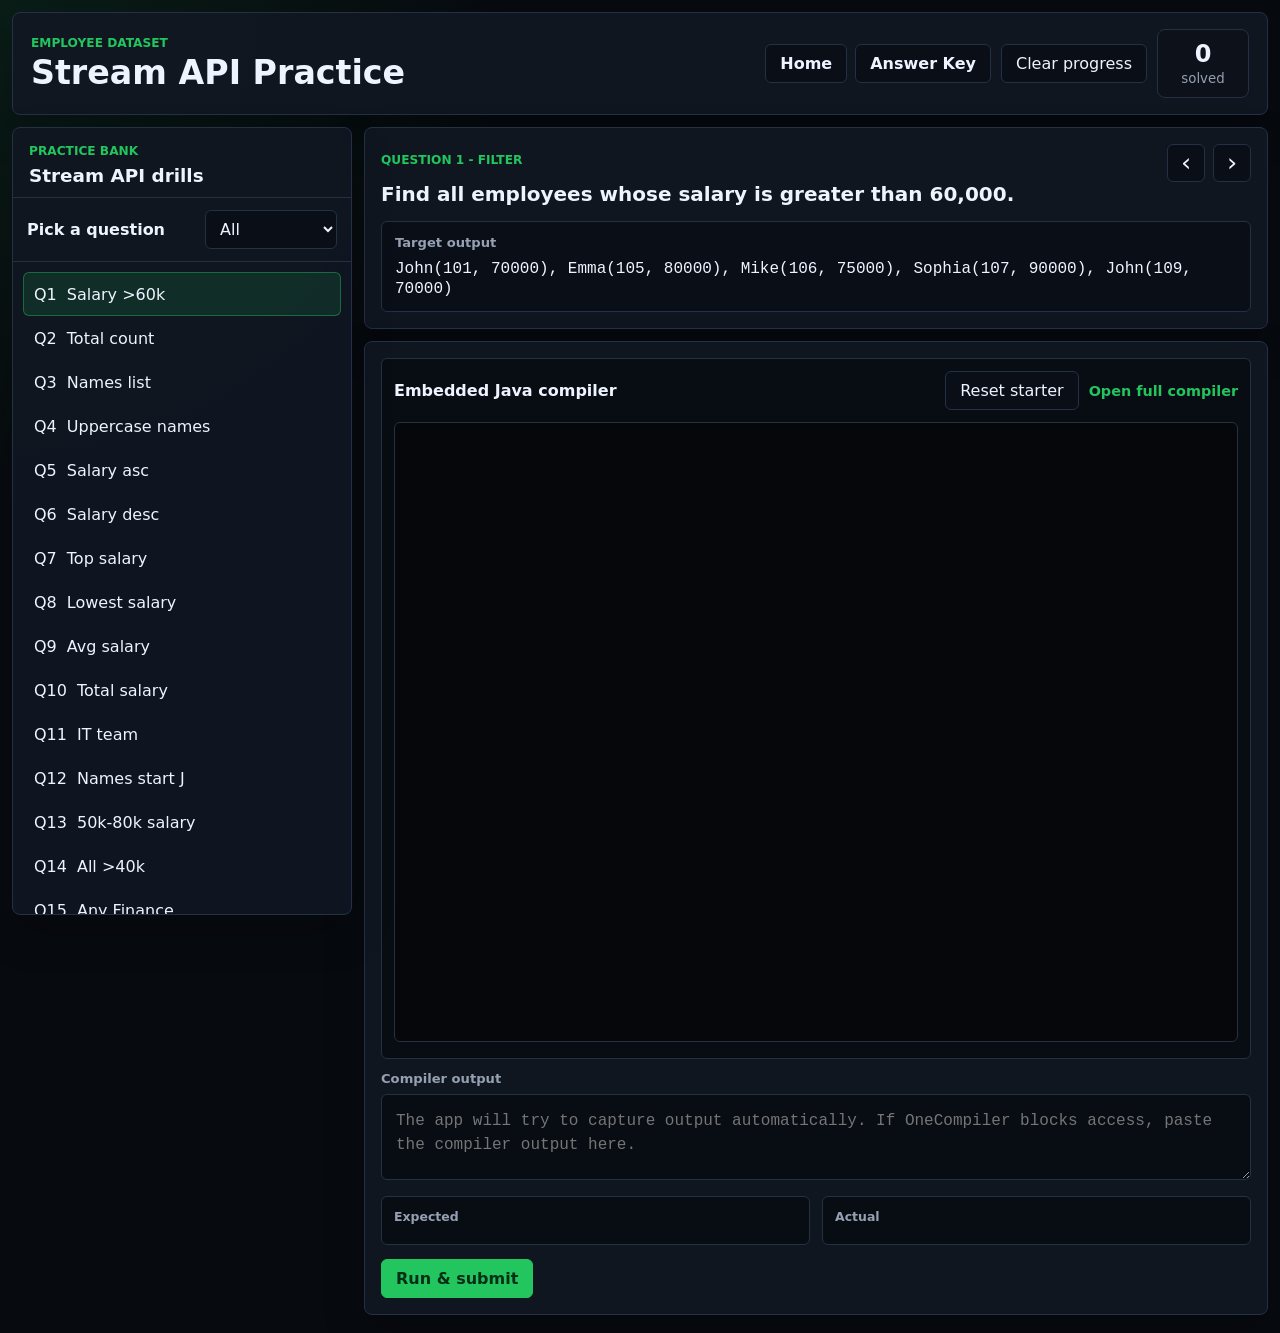
==== index.html @ fb5887f8 "Add Stream API practice index page" ====
<!DOCTYPE html>
<html lang="en">
<head>
  <meta charset="UTF-8">
  <meta name="viewport" content="width=device-width, initial-scale=1.0">
  <title>Java Stream API Practice</title>
  <link rel="stylesheet" href="styles.css">
</head>
<body>
  <main class="app-shell">
    <section class="topbar">
      <div>
        <p class="eyebrow">Employee dataset</p>
        <h1>Stream API Practice</h1>
      </div>
      <div class="progress-tools">
        <nav class="topnav" aria-label="Main navigation">
          <a href="https://samundar9525.github.io/LLD-Revision/">Home</a>
          <a href="Stream_API_Answer_Key_With_Code.pdf" target="_blank" rel="noreferrer">Answer Key</a>
        </nav>
        <button id="clearProgress" class="ghost-btn" type="button">Clear progress</button>
        <div class="scoreboard" aria-label="Practice progress">
          <span id="score">0</span>
          <small>solved</small>
        </div>
      </div>
    </section>

    <section class="layout">
      <aside class="question-list" aria-label="Question list">
        <div class="rail-title">
          <p class="eyebrow">Practice Bank</p>
          <h2>Stream API drills</h2>
        </div>
        <div class="list-header">
          <strong>Pick a question</strong>
          <select id="categoryFilter" aria-label="Filter by category">
            <option value="all">All</option>
            <option value="basic">Basic</option>
            <option value="filter">Filter</option>
            <option value="grouping">Grouping</option>
            <option value="sorting">Sorting</option>
            <option value="collector">Collectors</option>
            <option value="advanced">Advanced</option>
          </select>
        </div>
        <div id="questionButtons" class="question-buttons"></div>
      </aside>

      <section class="workspace">
        <section class="prompt-panel">
          <div class="prompt-top">
            <p id="questionMeta" class="eyebrow">Question 1</p>
            <div class="nav-actions">
              <button id="prevBtn" class="icon-btn" type="button" aria-label="Previous question" title="Previous">&lsaquo;</button>
              <button id="nextBtn" class="icon-btn" type="button" aria-label="Next question" title="Next">&rsaquo;</button>
            </div>
          </div>
          <h2 id="questionText"></h2>
          <div class="expected-output">
            <span>Target output</span>
            <code id="expectedOutput"></code>
          </div>
        </section>

        <section class="compiler-panel">
          <textarea id="codeEditor" class="source-cache" spellcheck="false" aria-hidden="true" tabindex="-1"></textarea>
          <div id="streamWarning" class="warning" hidden>Stream API is not used here. Use employees.stream() or employees.parallelStream().</div>

          <article class="embedded-compiler">
            <div class="compiler-frame-head">
              <strong>Embedded Java compiler</strong>
              <div class="compiler-tools">
                <button id="resetCode" class="ghost-btn" type="button">Reset starter</button>
                <a href="https://onecompiler.com/java" target="_blank" rel="noreferrer">Open full compiler</a>
              </div>
            </div>
            <iframe
              id="oneCompilerFrame"
              class="compiler-frame"
              title="Embedded Java Compiler"
              src="https://onecompiler.com/embed/java?theme=dark&amp;hideLanguageSelection=true&amp;listenToEvents=true&amp;codeChangeEvent=true"
              loading="lazy"
              frameborder="0"></iframe>
          </article>

          <div class="actual-output">
            <label for="compilerOutput">Compiler output</label>
            <textarea id="compilerOutput" spellcheck="false" placeholder="The app will try to capture output automatically. If OneCompiler blocks access, paste the compiler output here."></textarea>
            <div id="comparisonPanel" class="comparison-panel" hidden>
              <div>
                <span>Expected</span>
                <code id="comparisonExpected"></code>
              </div>
              <div>
                <span>Actual</span>
                <code id="comparisonActual"></code>
              </div>
            </div>
          </div>

          <div class="actions">
            <button id="submitBtn" class="primary-btn" type="button">Run & submit</button>
            <p id="resultMessage" aria-live="polite"></p>
          </div>
        </section>
      </section>
    </section>
  </main>

  <div id="sparkles" class="sparkles" aria-hidden="true"></div>
  <script src="script.js"></script>
</body>
</html>
---- styles.css ----
:root {
  --bg: #070a0f;
  --panel: #111722;
  --panel-2: #0c111a;
  --ink: #eef4ff;
  --muted: #95a0b3;
  --line: #243044;
  --accent: #22c55e;
  --accent-strong: #16a34a;
  --accent-soft: rgba(34, 197, 94, 0.13);
  --warn: #f59e0b;
  --warn-bg: rgba(245, 158, 11, 0.12);
  --error: #ff4d5e;
  --ok: #35d07f;
  font-family: Inter, ui-sans-serif, system-ui, -apple-system, BlinkMacSystemFont, "Segoe UI", sans-serif;
}

* {
  box-sizing: border-box;
}

body {
  margin: 0;
  min-height: 100vh;
  background: radial-gradient(circle at top left, rgba(34, 197, 94, 0.1), transparent 32rem), var(--bg);
  color: var(--ink);
}

button,
select,
textarea {
  font: inherit;
}

.app-shell {
  width: min(100vw - 24px, 1880px);
  margin: 0 auto;
  padding: 12px 0 18px;
}

.topbar,
.prompt-panel,
.compiler-panel,
.question-list {
  background: rgba(17, 23, 34, 0.92);
  border: 1px solid var(--line);
  border-radius: 8px;
  box-shadow: 0 18px 40px rgba(0, 0, 0, 0.22);
}

.topbar {
  display: flex;
  justify-content: space-between;
  align-items: center;
  gap: 16px;
  padding: 16px 18px;
  margin-bottom: 12px;
}

h1,
h2,
p {
  margin: 0;
}

h1 {
  font-size: clamp(1.65rem, 2.6vw, 2.35rem);
  line-height: 1.05;
}

h2 {
  font-size: 1.25rem;
  line-height: 1.25;
}

.eyebrow {
  color: var(--accent);
  font-size: 0.76rem;
  font-weight: 800;
  letter-spacing: 0;
  text-transform: uppercase;
  margin-bottom: 6px;
}

.scoreboard {
  min-width: 92px;
  text-align: center;
  border: 1px solid var(--line);
  border-radius: 8px;
  padding: 10px 14px;
  background: var(--panel-2);
}

.progress-tools {
  display: flex;
  align-items: center;
  gap: 10px;
}

.topnav {
  display: flex;
  align-items: center;
  gap: 8px;
}

.topnav a {
  min-height: 38px;
  display: inline-flex;
  align-items: center;
  border: 1px solid var(--line);
  border-radius: 6px;
  padding: 9px 14px;
  background: #0a0f17;
  color: var(--ink);
  font-weight: 800;
  text-decoration: none;
}

.topnav a:hover {
  border-color: rgba(34, 197, 94, 0.5);
  color: var(--accent);
}

.scoreboard span {
  display: block;
  font-size: 1.5rem;
  font-weight: 800;
}

.scoreboard small {
  color: var(--muted);
}

.layout {
  display: grid;
  grid-template-columns: 340px minmax(0, 1fr);
  gap: 12px;
}

.question-list {
  height: calc(100vh - 112px);
  min-height: 620px;
  overflow: hidden;
  position: sticky;
  top: 10px;
}

.rail-title {
  padding: 16px 16px 10px;
  border-bottom: 1px solid var(--line);
}

.rail-title h2 {
  font-size: 1.15rem;
}

.list-header {
  display: flex;
  justify-content: space-between;
  gap: 10px;
  align-items: center;
  padding: 12px 14px;
  border-bottom: 1px solid var(--line);
}

select {
  min-width: 132px;
  border: 1px solid var(--line);
  border-radius: 6px;
  padding: 8px 10px;
  background: #0a0f17;
  color: var(--ink);
}

.question-buttons {
  height: calc(100% - 119px);
  overflow: auto;
  padding: 10px;
}

.question-pill {
  width: 100%;
  min-height: 44px;
  display: flex;
  align-items: center;
  gap: 10px;
  padding: 9px 10px;
  border: 1px solid transparent;
  border-radius: 6px;
  background: transparent;
  color: var(--ink);
  text-align: left;
  cursor: pointer;
}

.question-pill:hover,
.question-pill.active {
  background: var(--accent-soft);
  border-color: rgba(34, 197, 94, 0.42);
}

.question-pill.solved::after {
  content: "✓";
  margin-left: auto;
  color: var(--ok);
  font-weight: 900;
}

.workspace {
  display: grid;
  gap: 12px;
}

.prompt-panel,
.compiler-panel {
  padding: 16px;
}

.prompt-top,
.actions {
  display: flex;
  align-items: center;
  justify-content: space-between;
  gap: 12px;
}

.nav-actions {
  display: flex;
  gap: 8px;
}

.icon-btn {
  width: 38px;
  height: 38px;
  border: 1px solid var(--line);
  border-radius: 6px;
  background: #0a0f17;
  color: var(--ink);
  font-size: 1.6rem;
  line-height: 1;
  cursor: pointer;
}

.expected-output {
  margin-top: 14px;
  padding: 13px;
  background: #0a0f17;
  border: 1px solid var(--line);
  border-radius: 6px;
}

.expected-output span,
label {
  display: block;
  color: var(--muted);
  font-size: 0.82rem;
  font-weight: 800;
  margin-bottom: 8px;
}

code,
pre,
textarea {
  font-family: "Cascadia Code", Consolas, "Courier New", monospace;
}

.expected-output code {
  white-space: pre-wrap;
  color: var(--ink);
}

.ghost-btn,
.secondary-btn,
.primary-btn {
  border: 1px solid var(--line);
  border-radius: 6px;
  min-height: 38px;
  padding: 9px 14px;
  cursor: pointer;
}

.ghost-btn,
.secondary-btn {
  background: #0a0f17;
  color: var(--ink);
}

.primary-btn {
  background: var(--accent);
  border-color: var(--accent);
  color: #052e16;
  font-weight: 900;
}

.primary-btn:hover {
  background: var(--accent-strong);
}

textarea {
  width: 100%;
  border: 1px solid var(--line);
  border-radius: 6px;
  padding: 14px;
  resize: vertical;
  background: #080d14;
  color: var(--ink);
  line-height: 1.5;
}

.source-cache {
  display: none;
}

#compilerOutput {
  min-height: 86px;
}

.warning {
  margin-bottom: 10px;
  padding: 10px 12px;
  border: 1px solid rgba(245, 158, 11, 0.5);
  border-radius: 6px;
  background: var(--warn-bg);
  color: var(--warn);
  font-weight: 700;
}

.embedded-compiler {
  border: 1px solid var(--line);
  border-radius: 6px;
  padding: 12px;
  background: #080d14;
}

.compiler-frame-head {
  display: flex;
  justify-content: space-between;
  align-items: center;
  gap: 12px;
  margin-bottom: 12px;
}

.compiler-tools {
  display: flex;
  align-items: center;
  gap: 10px;
}

.compiler-frame-head a {
  color: var(--accent);
  font-size: 0.9rem;
  font-weight: 800;
  text-decoration: none;
}

.compiler-frame {
  width: 100%;
  height: min(68vh, 760px);
  min-height: 620px;
  border: 1px solid var(--line);
  border-radius: 6px;
  background: #05070b;
}

.actual-output {
  margin-top: 12px;
}

.comparison-panel {
  display: grid;
  grid-template-columns: 1fr 1fr;
  gap: 12px;
  margin-top: 12px;
}

.comparison-panel div {
  border: 1px solid var(--line);
  border-radius: 6px;
  padding: 12px;
  background: #080d14;
}

.comparison-panel span {
  display: block;
  color: var(--muted);
  font-size: 0.78rem;
  font-weight: 800;
  margin-bottom: 8px;
}

.comparison-panel code {
  display: block;
  white-space: pre-wrap;
}

#comparisonActual.unmatched {
  color: var(--error);
  font-weight: 800;
}

.actions {
  margin-top: 14px;
  justify-content: flex-start;
  flex-wrap: wrap;
}

#resultMessage {
  color: var(--muted);
  font-weight: 800;
}

#resultMessage.ok {
  color: var(--ok);
}

#resultMessage.bad {
  color: var(--error);
}

.sparkles {
  pointer-events: none;
  position: fixed;
  inset: 0;
  z-index: 100;
  overflow: hidden;
}

.sparkles.active {
  background: rgba(0, 0, 0, 0.18);
}

.sparkle {
  position: absolute;
  width: 8px;
  height: 16px;
  border-radius: 2px;
  background: var(--confetti, #22c55e);
  opacity: 0;
  animation: confetti-fall 1700ms cubic-bezier(0.16, 0.9, 0.32, 1) forwards;
}

@keyframes confetti-fall {
  0% {
    transform: translate3d(0, -14vh, 0) rotate(0deg);
    opacity: 0;
  }
  12% {
    opacity: 1;
  }
  100% {
    transform: translate3d(var(--drift), 112vh, 0) rotate(var(--spin));
    opacity: 0;
  }
}

@media (max-width: 1100px) {
  .layout {
    grid-template-columns: 280px minmax(0, 1fr);
  }
}

@media (max-width: 900px) {
  .layout,
  .comparison-panel {
    grid-template-columns: 1fr;
  }

  .question-list {
    height: auto;
    min-height: 0;
    position: static;
  }

  .question-buttons {
    display: grid;
    grid-template-columns: repeat(auto-fit, minmax(74px, 1fr));
    max-height: 220px;
  }

  .question-pill {
    justify-content: center;
  }

  .question-pill span:last-child {
    display: none;
  }

  .compiler-frame {
    height: 640px;
    min-height: 560px;
  }
}

@media (max-width: 560px) {
  .topbar,
  .progress-tools,
  .topnav,
  .compiler-frame-head,
  .compiler-tools {
    align-items: flex-start;
    flex-direction: column;
  }
}
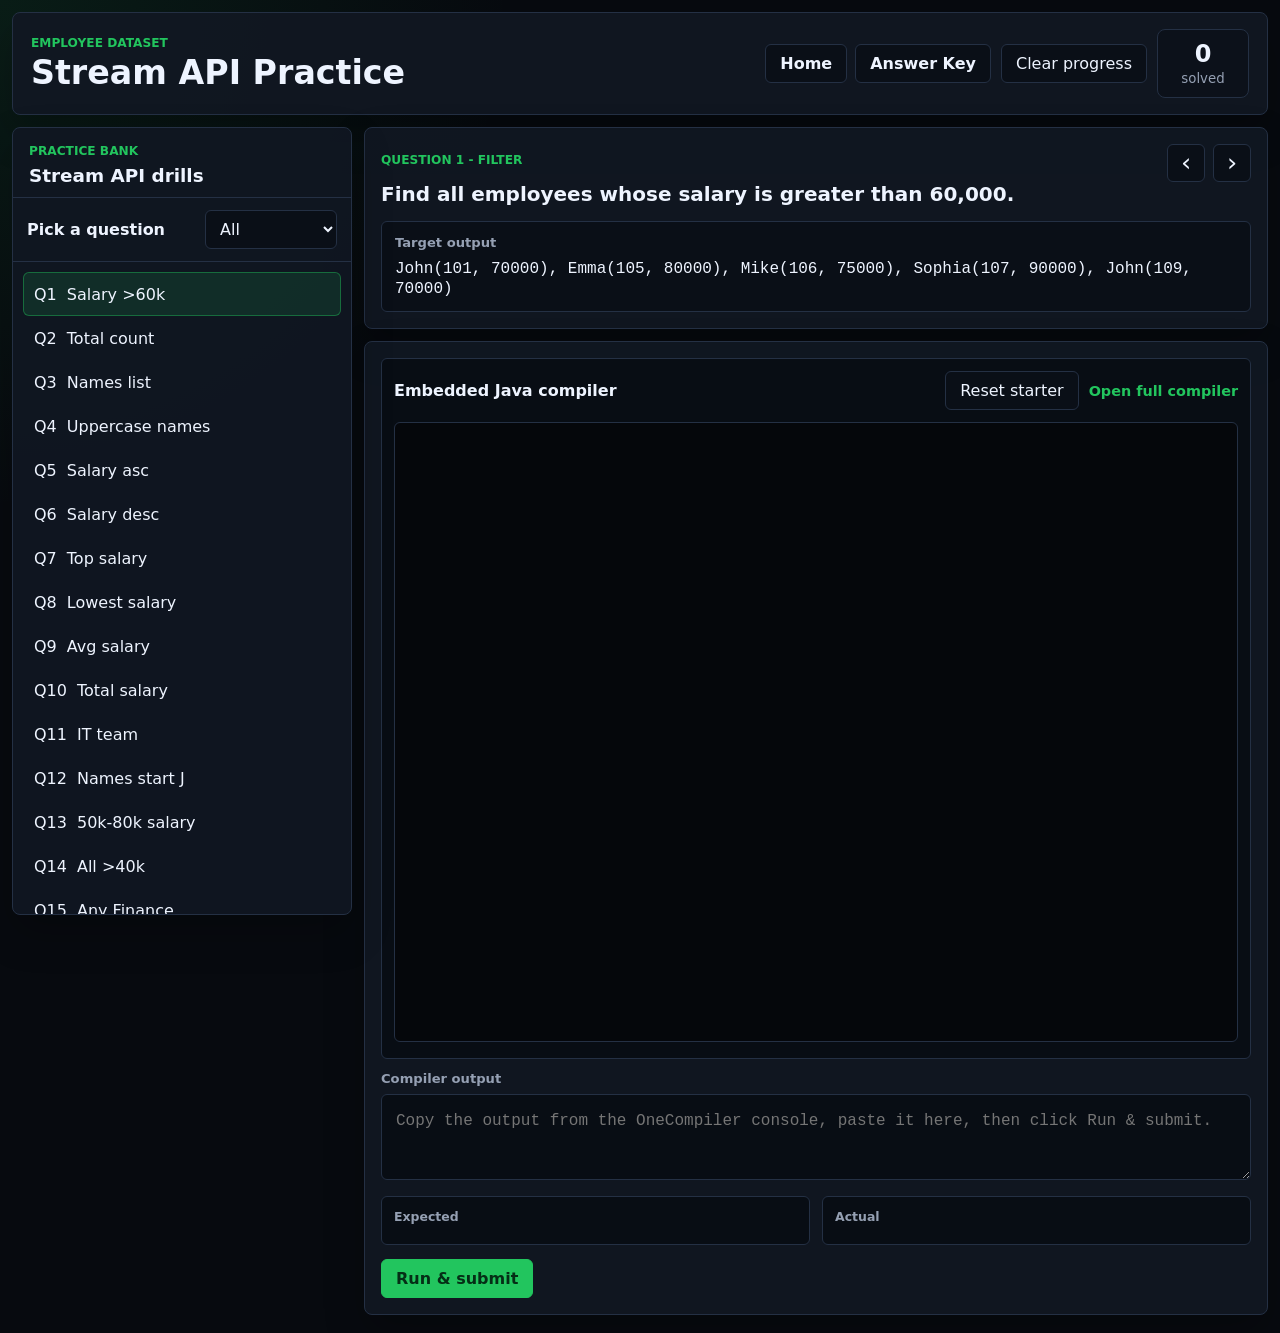
==== commit 6a8f1a61: "Improve mobile question drawer" ====
--- a/index.html
+++ b/index.html
@@ -9,10 +9,15 @@
 <body>
   <main class="app-shell">
     <section class="topbar">
-      <div>
+      <div class="title-block">
         <p class="eyebrow">Employee dataset</p>
         <h1>Stream API Practice</h1>
       </div>
+      <button id="menuToggle" class="hamburger-btn" type="button" aria-label="Open question menu" aria-expanded="false">
+        <span></span>
+        <span></span>
+        <span></span>
+      </button>
       <div class="progress-tools">
         <nav class="topnav" aria-label="Main navigation">
           <a href="https://samundar9525.github.io/LLD-Revision/">Home</a>
@@ -46,6 +51,7 @@
         </div>
         <div id="questionButtons" class="question-buttons"></div>
       </aside>
+      <button id="drawerBackdrop" class="drawer-backdrop" type="button" aria-label="Close question menu"></button>
 
       <section class="workspace">
         <section class="prompt-panel">
@@ -86,7 +92,7 @@
 
           <div class="actual-output">
             <label for="compilerOutput">Compiler output</label>
-            <textarea id="compilerOutput" spellcheck="false" placeholder="The app will try to capture output automatically. If OneCompiler blocks access, paste the compiler output here."></textarea>
+            <textarea id="compilerOutput" spellcheck="false" placeholder="Copy the output from the OneCompiler console, paste it here, then click Run & submit."></textarea>
             <div id="comparisonPanel" class="comparison-panel" hidden>
               <div>
                 <span>Expected</span>
--- a/styles.css
+++ b/styles.css
@@ -121,6 +121,31 @@
   color: var(--accent);
 }
 
+.hamburger-btn,
+.drawer-backdrop {
+  display: none;
+}
+
+.hamburger-btn {
+  width: 42px;
+  height: 42px;
+  align-items: center;
+  justify-content: center;
+  flex-direction: column;
+  gap: 5px;
+  border: 1px solid var(--line);
+  border-radius: 6px;
+  background: #0a0f17;
+  cursor: pointer;
+}
+
+.hamburger-btn span {
+  width: 18px;
+  height: 2px;
+  border-radius: 999px;
+  background: var(--ink);
+}
+
 .scoreboard span {
   display: block;
   font-size: 1.5rem;
@@ -460,29 +485,58 @@
 }
 
 @media (max-width: 900px) {
+  body.question-drawer-open {
+    overflow: hidden;
+  }
+
   .layout,
   .comparison-panel {
     grid-template-columns: 1fr;
   }
 
+  .hamburger-btn {
+    display: inline-flex;
+  }
+
   .question-list {
-    height: auto;
+    width: min(86vw, 340px);
+    height: 100vh;
     min-height: 0;
-    position: static;
+    position: fixed;
+    top: 0;
+    left: 0;
+    z-index: 80;
+    border-radius: 0 8px 8px 0;
+    transform: translateX(-105%);
+    transition: transform 220ms ease;
+  }
+
+  body.question-drawer-open .question-list {
+    transform: translateX(0);
+  }
+
+  .drawer-backdrop {
+    position: fixed;
+    inset: 0;
+    z-index: 70;
+    border: 0;
+    background: rgba(0, 0, 0, 0.56);
+    cursor: pointer;
+  }
+
+  body.question-drawer-open .drawer-backdrop {
+    display: block;
   }
 
   .question-buttons {
-    display: grid;
-    grid-template-columns: repeat(auto-fit, minmax(74px, 1fr));
-    max-height: 220px;
-  }
-
-  .question-pill {
-    justify-content: center;
+    display: block;
+    height: calc(100% - 119px);
+    max-height: none;
+    overflow: auto;
   }
 
   .question-pill span:last-child {
-    display: none;
+    display: inline;
   }
 
   .compiler-frame {
@@ -492,9 +546,66 @@
 }
 
 @media (max-width: 560px) {
-  .topbar,
-  .progress-tools,
-  .topnav,
+  .app-shell {
+    width: min(100vw - 12px, 1880px);
+    padding-top: 6px;
+  }
+
+  .topbar {
+    display: grid;
+    grid-template-columns: minmax(0, 1fr) auto;
+    align-items: start;
+    gap: 12px;
+    padding: 14px;
+  }
+
+  h1 {
+    font-size: 1.65rem;
+  }
+
+  .title-block {
+    min-width: 0;
+  }
+
+  .progress-tools {
+    grid-column: 1 / -1;
+    width: 100%;
+    display: grid;
+    grid-template-columns: 1fr auto;
+    align-items: center;
+    gap: 8px;
+  }
+
+  .topnav {
+    display: flex;
+    flex-direction: row;
+    flex-wrap: wrap;
+    gap: 8px;
+  }
+
+  .topnav a,
+  #clearProgress {
+    min-height: 36px;
+    padding: 8px 11px;
+    font-size: 0.9rem;
+  }
+
+  #clearProgress {
+    grid-column: 1;
+    justify-self: start;
+  }
+
+  .scoreboard {
+    grid-column: 2;
+    grid-row: 1 / span 2;
+    min-width: 76px;
+    padding: 8px 10px;
+  }
+
+  .scoreboard span {
+    font-size: 1.25rem;
+  }
+
   .compiler-frame-head,
   .compiler-tools {
     align-items: flex-start;
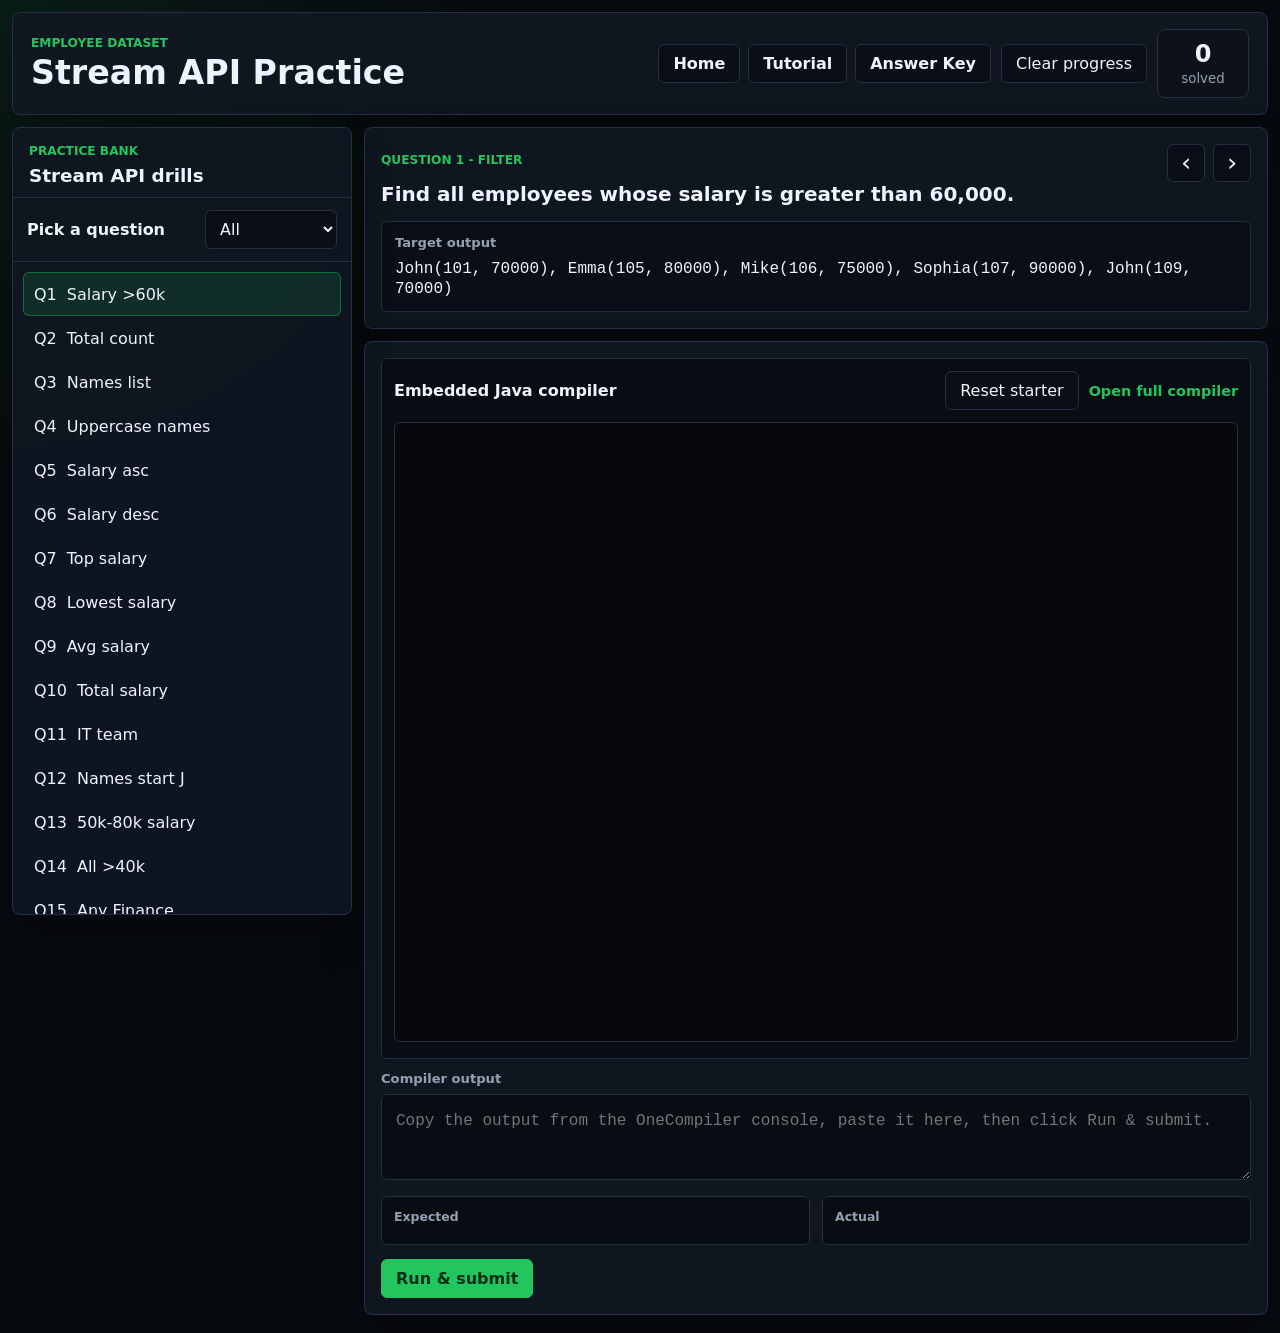
==== commit 2570f4de: "added the tutorial Page" ====
--- a/index.html
+++ b/index.html
@@ -21,12 +21,15 @@
       <div class="progress-tools">
         <nav class="topnav" aria-label="Main navigation">
           <a href="https://samundar9525.github.io/LLD-Revision/">Home</a>
+          <a href="stream-tutorial.html" target="_blank" rel="noreferrer">Tutorial</a>
           <a href="Stream_API_Answer_Key_With_Code.pdf" target="_blank" rel="noreferrer">Answer Key</a>
         </nav>
-        <button id="clearProgress" class="ghost-btn" type="button">Clear progress</button>
-        <div class="scoreboard" aria-label="Practice progress">
-          <span id="score">0</span>
-          <small>solved</small>
+        <div class="progress-row">
+          <button id="clearProgress" class="ghost-btn" type="button">Clear progress</button>
+          <div class="scoreboard" aria-label="Practice progress">
+            <span id="score">0</span>
+            <small>solved</small>
+          </div>
         </div>
       </div>
     </section>
--- a/styles.css
+++ b/styles.css
@@ -97,6 +97,12 @@
   gap: 10px;
 }
 
+.progress-row {
+  display: flex;
+  align-items: center;
+  gap: 10px;
+}
+
 .topnav {
   display: flex;
   align-items: center;
@@ -570,17 +576,20 @@
   .progress-tools {
     grid-column: 1 / -1;
     width: 100%;
+    display: flex;
+    flex-direction: column;
+    align-items: stretch;
+    gap: 8px;
+  }
+
+  .topnav {
     display: grid;
-    grid-template-columns: 1fr auto;
-    align-items: center;
+    grid-template-columns: 1fr 1fr;
     gap: 8px;
   }
 
-  .topnav {
-    display: flex;
-    flex-direction: row;
-    flex-wrap: wrap;
-    gap: 8px;
+  .topnav a:last-child {
+    grid-column: 1 / -1;
   }
 
   .topnav a,
@@ -588,16 +597,19 @@
     min-height: 36px;
     padding: 8px 11px;
     font-size: 0.9rem;
-  }
-
-  #clearProgress {
-    grid-column: 1;
-    justify-self: start;
-  }
-
-  .scoreboard {
-    grid-column: 2;
-    grid-row: 1 / span 2;
+    justify-content: center;
+  }
+
+  .progress-row {
+    justify-content: space-between;
+    align-items: stretch;
+  }
+
+  .progress-row #clearProgress {
+    flex: 1;
+  }
+
+  .progress-row .scoreboard {
     min-width: 76px;
     padding: 8px 10px;
   }
